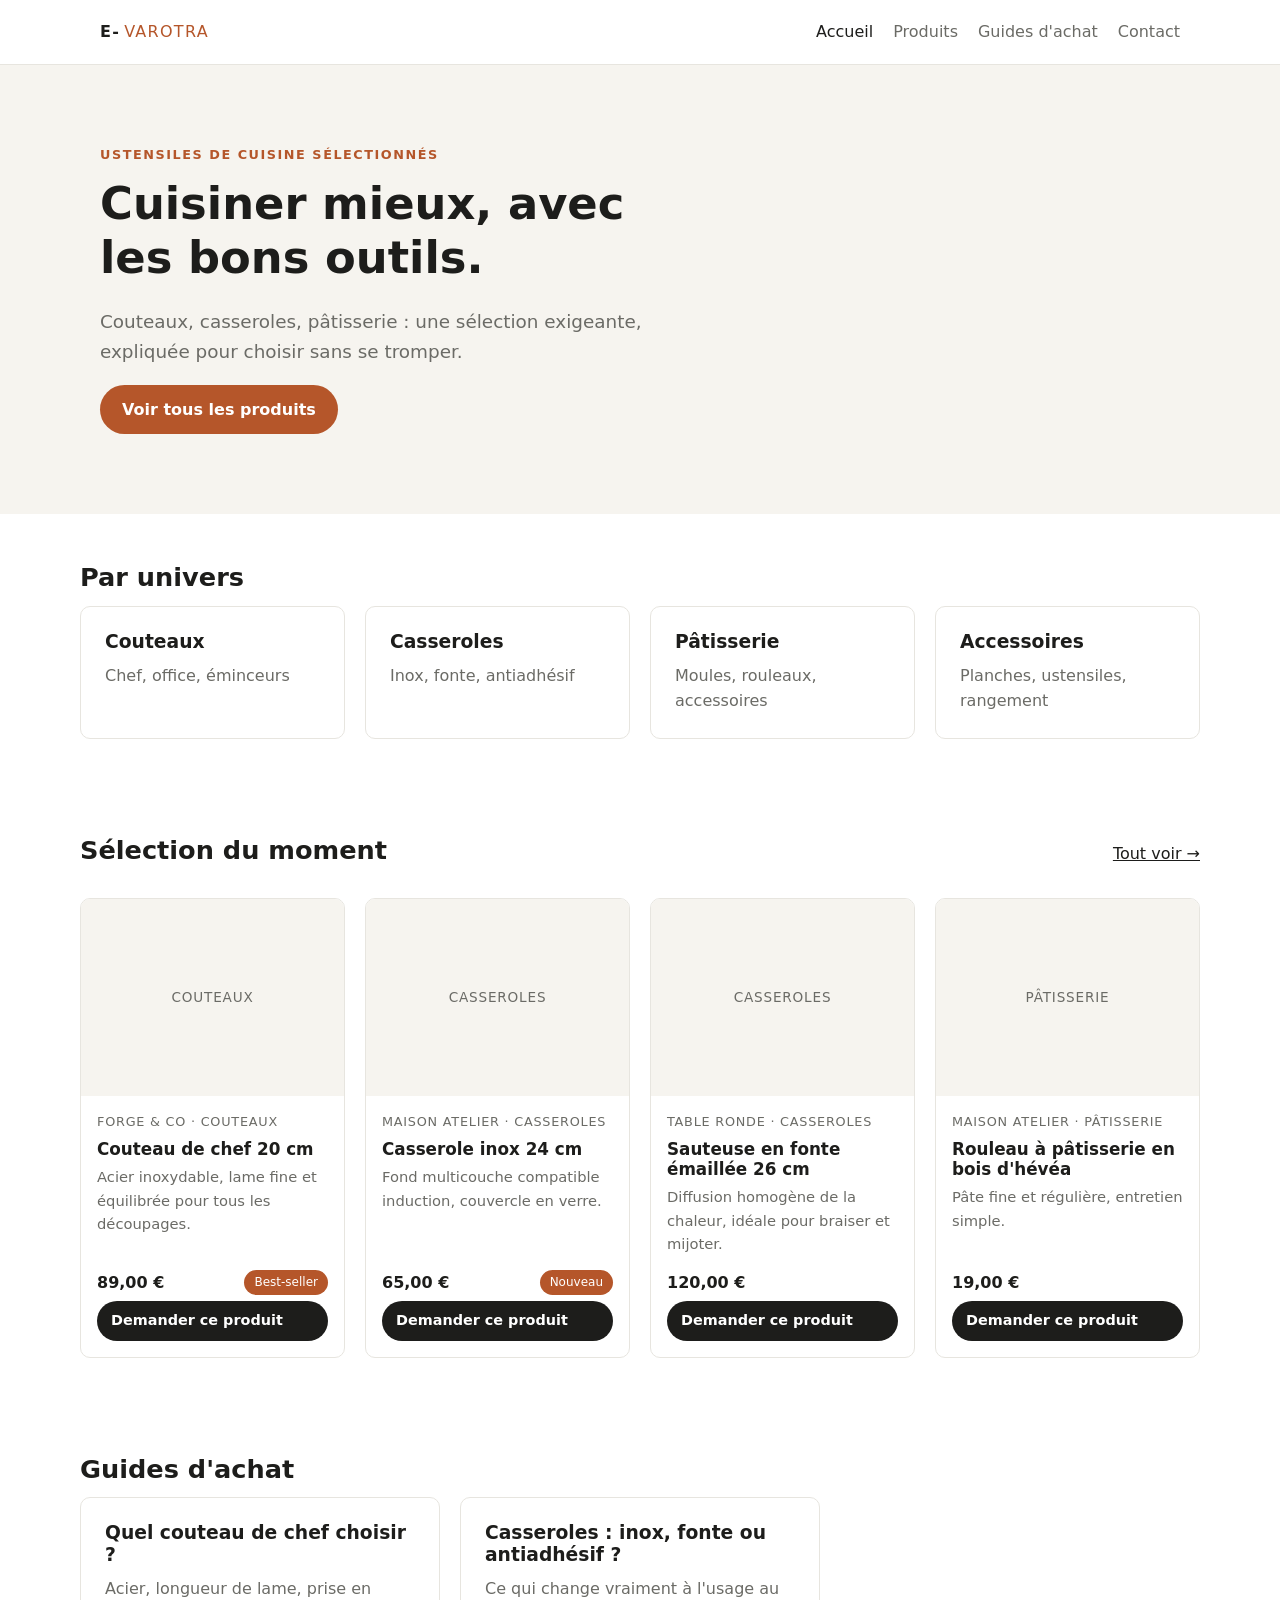
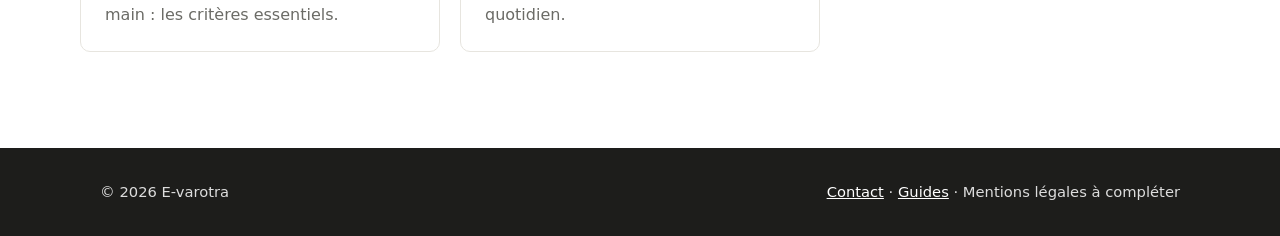
==== index.html @ 635050bd "Premier commit : site vitrine E-varotra Co-Authored-By: Claude Haiku 5.5 <noreply@anthropic.com> Cla" ====
<!DOCTYPE html>
<html lang="fr">
<head>
  <meta charset="UTF-8">
  <meta name="viewport" content="width=device-width, initial-scale=1.0">
  <meta name="description" content="Ustensiles de cuisine modernes : couteaux, casseroles, pâtisserie et accessoires sélectionnés pour la maison.">
  <title>E-varotra — Ustensiles de cuisine</title>
  <link rel="stylesheet" href="css/style.css">
</head>
<body data-base="">

  <header class="site-header">
    <div class="container header-inner">
      <a class="logo" href="index.html">E-<span>VAROTRA</span></a>
      <nav class="main-nav">
        <a href="index.html" class="active">Accueil</a>
        <a href="pages/produits.html">Produits</a>
        <a href="pages/guides.html">Guides d'achat</a>
        <a href="pages/contact.html">Contact</a>
      </nav>
    </div>
  </header>

  <main>
    <section class="hero">
      <div class="container">
        <p class="eyebrow">Ustensiles de cuisine sélectionnés</p>
        <h1>Cuisiner mieux, avec les bons outils.</h1>
        <p class="lead">Couteaux, casseroles, pâtisserie : une sélection exigeante, expliquée pour choisir sans se tromper.</p>
        <a class="btn btn-primary" href="pages/produits.html">Voir tous les produits</a>
      </div>
    </section>

    <section class="container section">
      <h2>Par univers</h2>
      <div class="grid grid-4">
        <a class="category-card" href="pages/produits.html?categorie=Couteaux">
          <h3>Couteaux</h3>
          <p>Chef, office, éminceurs</p>
        </a>
        <a class="category-card" href="pages/produits.html?categorie=Casseroles">
          <h3>Casseroles</h3>
          <p>Inox, fonte, antiadhésif</p>
        </a>
        <a class="category-card" href="pages/produits.html?categorie=Pâtisserie">
          <h3>Pâtisserie</h3>
          <p>Moules, rouleaux, accessoires</p>
        </a>
        <a class="category-card" href="pages/produits.html?categorie=Accessoires">
          <h3>Accessoires</h3>
          <p>Planches, ustensiles, rangement</p>
        </a>
      </div>
    </section>

    <section class="container section">
      <div class="section-head">
        <h2>Sélection du moment</h2>
        <a href="pages/produits.html">Tout voir →</a>
      </div>
      <div id="featured" class="grid grid-4" style="margin-top:20px">
        <p class="muted">Chargement des produits…</p>
      </div>
    </section>

    <section class="container section">
      <h2>Guides d'achat</h2>
      <div class="grid grid-2">
        <a class="guide-card" href="pages/guides.html#couteau">
          <h3>Quel couteau de chef choisir ?</h3>
          <p>Acier, longueur de lame, prise en main : les critères essentiels.</p>
        </a>
        <a class="guide-card" href="pages/guides.html#casserole">
          <h3>Casseroles : inox, fonte ou antiadhésif ?</h3>
          <p>Ce qui change vraiment à l'usage au quotidien.</p>
        </a>
      </div>
    </section>
  </main>

  <footer class="site-footer">
    <div class="container footer-inner">
      <span>© 2026 E-varotra</span>
      <span><a href="pages/contact.html">Contact</a> · <a href="pages/guides.html">Guides</a> · Mentions légales à compléter</span>
    </div>
  </footer>

  <script src="js/main.js"></script>
</body>
</html>
---- css/style.css ----
:root {
  --bg: #ffffff;
  --text: #1d1d1b;
  --muted: #6b6b66;
  --line: #e7e5df;
  --soft: #f6f4ef;
  --accent: #b5562a;
  --accent-dark: #8f4120;
  --radius: 10px;
  --max: 1120px;
}

* { box-sizing: border-box; }

body {
  margin: 0;
  font-family: system-ui, -apple-system, "Segoe UI", Roboto, sans-serif;
  color: var(--text);
  background: var(--bg);
  line-height: 1.6;
}

a { color: inherit; }
img { max-width: 100%; }

.container { max-width: var(--max); margin: 0 auto; padding: 0 20px; }
.section { padding: 48px 0; }
.muted { color: var(--muted); }

h1, h2, h3 { line-height: 1.2; margin: 0 0 0.5em; }
h1 { font-size: 2.2rem; }
h2 { font-size: 1.6rem; }

/* En-tête */
.site-header {
  position: sticky;
  top: 0;
  z-index: 10;
  background: #fff;
  border-bottom: 1px solid var(--line);
}
.header-inner {
  display: flex;
  align-items: center;
  justify-content: space-between;
  flex-wrap: wrap;
  min-height: 64px;
}
.logo { font-weight: 800; letter-spacing: 0.08em; text-decoration: none; }
.logo span { color: var(--accent); font-weight: 400; margin-left: 4px; }
.main-nav { display: flex; gap: 20px; flex-wrap: wrap; }
.main-nav a { text-decoration: none; color: var(--muted); }
.main-nav a:hover, .main-nav a.active { color: var(--text); }

/* Accueil */
.hero { background: var(--soft); padding: 80px 0; }
.hero h1 { font-size: 2.8rem; max-width: 18ch; }
.eyebrow {
  margin: 0 0 12px;
  font-size: 0.8rem;
  font-weight: 600;
  letter-spacing: 0.12em;
  text-transform: uppercase;
  color: var(--accent);
}
.lead { font-size: 1.15rem; color: var(--muted); max-width: 52ch; }

.btn {
  display: inline-block;
  padding: 12px 22px;
  border: 0;
  border-radius: 999px;
  font: inherit;
  font-weight: 600;
  text-decoration: none;
  cursor: pointer;
}
.btn-primary { background: var(--accent); color: #fff; }
.btn-primary:hover { background: var(--accent-dark); }
.btn-small { padding: 8px 14px; font-size: 0.9rem; background: var(--text); color: #fff; }

.section-head {
  display: flex;
  justify-content: space-between;
  align-items: baseline;
  flex-wrap: wrap;
  gap: 12px;
}

/* Grilles */
.grid { display: grid; gap: 20px; }
.grid-4 { grid-template-columns: repeat(auto-fill, minmax(220px, 1fr)); }
.grid-2 { grid-template-columns: repeat(auto-fill, minmax(300px, 1fr)); }

/* Cartes */
.category-card,
.guide-card,
.product-card {
  border: 1px solid var(--line);
  border-radius: var(--radius);
  background: #fff;
  color: inherit;
  text-decoration: none;
  transition: transform 0.15s, box-shadow 0.15s;
}
.category-card:hover,
.guide-card:hover,
.product-card:hover {
  transform: translateY(-2px);
  box-shadow: 0 6px 18px rgba(0, 0, 0, 0.06);
}
.category-card, .guide-card { padding: 24px; }
.category-card p, .guide-card p { margin: 0; color: var(--muted); }

.product-card { overflow: hidden; display: flex; flex-direction: column; }
.product-img {
  aspect-ratio: 4 / 3;
  background: var(--soft);
  display: flex;
  align-items: center;
  justify-content: center;
  color: var(--muted);
  font-size: 0.85rem;
  letter-spacing: 0.06em;
  text-transform: uppercase;
}
.product-body { padding: 16px; display: flex; flex-direction: column; gap: 6px; flex: 1; }
.product-meta { margin: 0; font-size: 0.8rem; color: var(--muted); text-transform: uppercase; letter-spacing: 0.06em; }
.product-body h3 { font-size: 1.05rem; margin: 0; }
.product-desc { margin: 0; font-size: 0.92rem; color: var(--muted); flex: 1; }
.product-foot { display: flex; justify-content: space-between; align-items: center; margin-top: 8px; }
.price { font-weight: 700; }
.badge { background: var(--accent); color: #fff; font-size: 0.75rem; padding: 3px 10px; border-radius: 999px; }

/* Filtres */
.filters { display: flex; gap: 16px; flex-wrap: wrap; align-items: flex-end; margin: 24px 0; }
.filters label { display: flex; flex-direction: column; gap: 6px; font-size: 0.9rem; color: var(--muted); }
.filters select,
.filters input[type="range"] { min-width: 170px; padding: 8px; border: 1px solid var(--line); border-radius: 8px; font: inherit; color: var(--text); }

/* Guides */
.guide-article { max-width: 720px; margin-bottom: 56px; scroll-margin-top: 90px; }
.guide-article p, .guide-article li { color: #333; }

/* Formulaire */
form.contact { display: grid; gap: 14px; max-width: 560px; }
form.contact label { display: flex; flex-direction: column; gap: 6px; font-weight: 600; font-size: 0.95rem; }
form.contact input,
form.contact select,
form.contact textarea {
  padding: 10px;
  border: 1px solid var(--line);
  border-radius: 8px;
  font: inherit;
  font-weight: 400;
}
form.contact .btn { justify-self: start; border: 0; }

/* Pied de page */
.site-footer { margin-top: 48px; padding: 32px 0; background: var(--text); color: #ddd; font-size: 0.92rem; }
.site-footer a { color: #fff; }
.footer-inner { display: flex; justify-content: space-between; flex-wrap: wrap; gap: 16px; }

@media (max-width: 600px) {
  .hero { padding: 56px 0; }
  .hero h1 { font-size: 2.1rem; }
}
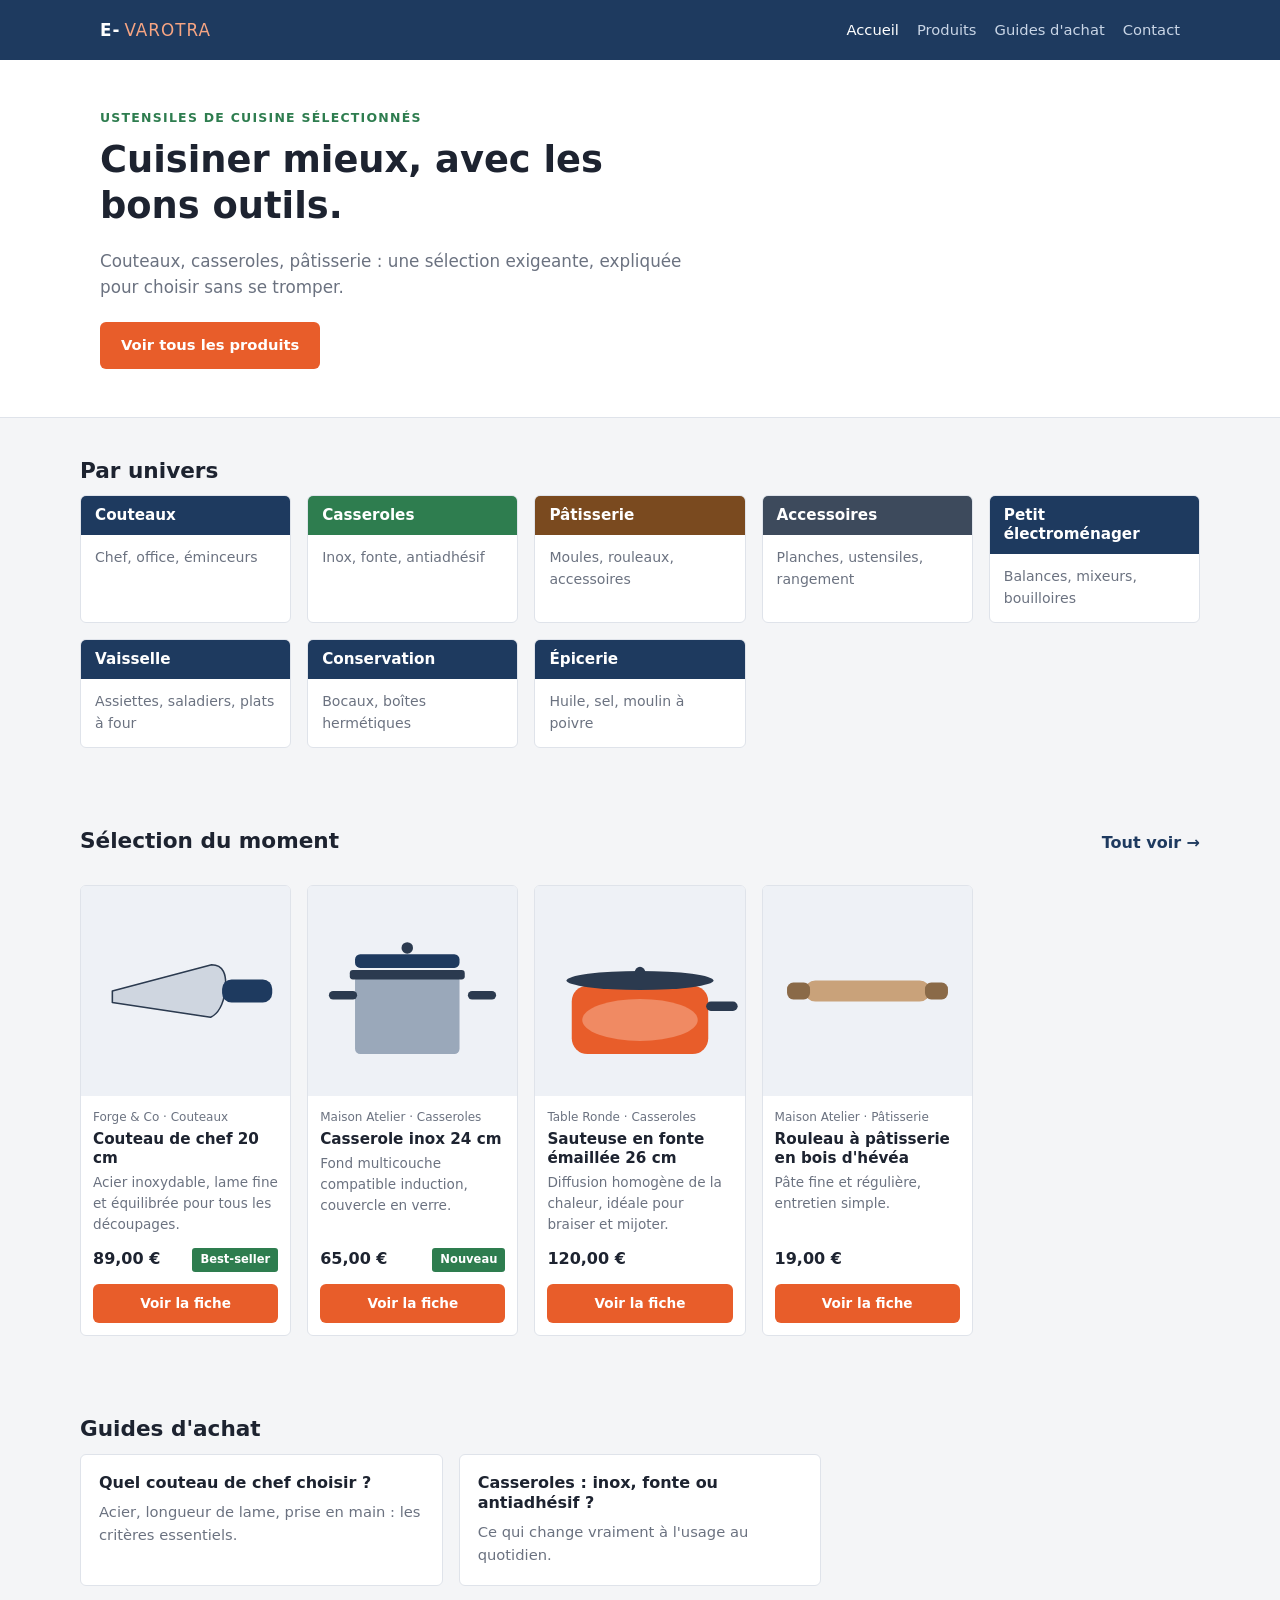
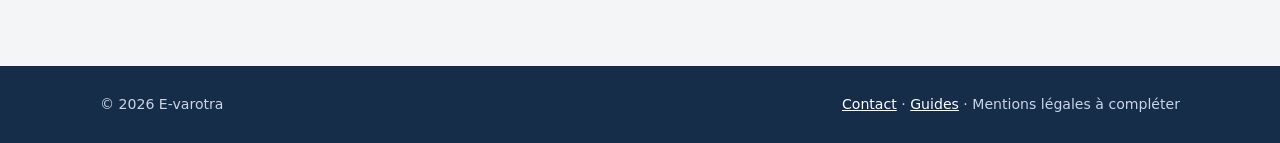
==== commit e6c40af3: "Ajoute 4 univers (petit électroménager, vaisselle, conservation, épicerie) et 11 produits illustrés " ====
--- a/index.html
+++ b/index.html
@@ -50,6 +50,22 @@
           <h3>Accessoires</h3>
           <p>Planches, ustensiles, rangement</p>
         </a>
+        <a class="category-card" href="pages/produits.html?categorie=Petit%20électroménager">
+          <h3>Petit électroménager</h3>
+          <p>Balances, mixeurs, bouilloires</p>
+        </a>
+        <a class="category-card" href="pages/produits.html?categorie=Vaisselle">
+          <h3>Vaisselle</h3>
+          <p>Assiettes, saladiers, plats à four</p>
+        </a>
+        <a class="category-card" href="pages/produits.html?categorie=Conservation">
+          <h3>Conservation</h3>
+          <p>Bocaux, boîtes hermétiques</p>
+        </a>
+        <a class="category-card" href="pages/produits.html?categorie=Épicerie">
+          <h3>Épicerie</h3>
+          <p>Huile, sel, moulin à poivre</p>
+        </a>
       </div>
     </section>
 
--- a/css/style.css
+++ b/css/style.css
@@ -1,12 +1,15 @@
 :root {
-  --bg: #ffffff;
-  --text: #1d1d1b;
-  --muted: #6b6b66;
-  --line: #e7e5df;
-  --soft: #f6f4ef;
-  --accent: #b5562a;
-  --accent-dark: #8f4120;
-  --radius: 10px;
+  --page: #f4f5f7;
+  --surface: #ffffff;
+  --text: #1d2330;
+  --muted: #6b7280;
+  --line: #dfe3ea;
+  --navy: #1e3a5f;
+  --navy-dark: #162d4a;
+  --orange: #e85d2a;
+  --orange-dark: #c94a1c;
+  --green: #2e7d4f;
+  --radius: 6px;
   --max: 1120px;
 }
 
@@ -16,68 +19,76 @@
   margin: 0;
   font-family: system-ui, -apple-system, "Segoe UI", Roboto, sans-serif;
   color: var(--text);
-  background: var(--bg);
-  line-height: 1.6;
+  background: var(--page);
+  line-height: 1.55;
 }
 
 a { color: inherit; }
 img { max-width: 100%; }
 
 .container { max-width: var(--max); margin: 0 auto; padding: 0 20px; }
-.section { padding: 48px 0; }
+.section { padding: 40px 0; }
 .muted { color: var(--muted); }
 
-h1, h2, h3 { line-height: 1.2; margin: 0 0 0.5em; }
-h1 { font-size: 2.2rem; }
-h2 { font-size: 1.6rem; }
+h1, h2, h3 { line-height: 1.25; margin: 0 0 0.5em; color: var(--text); }
+h1 { font-size: 1.9rem; }
+h2 { font-size: 1.35rem; }
+h3 { font-size: 1rem; }
 
 /* En-tête */
 .site-header {
   position: sticky;
   top: 0;
   z-index: 10;
-  background: #fff;
-  border-bottom: 1px solid var(--line);
+  background: var(--navy);
+  color: #ffffff;
 }
 .header-inner {
   display: flex;
   align-items: center;
   justify-content: space-between;
   flex-wrap: wrap;
-  min-height: 64px;
-}
-.logo { font-weight: 800; letter-spacing: 0.08em; text-decoration: none; }
-.logo span { color: var(--accent); font-weight: 400; margin-left: 4px; }
-.main-nav { display: flex; gap: 20px; flex-wrap: wrap; }
-.main-nav a { text-decoration: none; color: var(--muted); }
-.main-nav a:hover, .main-nav a.active { color: var(--text); }
+  min-height: 60px;
+  gap: 12px;
+}
+.logo { font-size: 1.05rem; font-weight: 700; letter-spacing: 0.06em; text-decoration: none; color: #fff; }
+.logo span { color: #f7a583; font-weight: 400; margin-left: 4px; }
+.main-nav { display: flex; gap: 18px; flex-wrap: wrap; }
+.main-nav a { text-decoration: none; color: #c9d5e6; font-size: 0.92rem; }
+.main-nav a:hover, .main-nav a.active { color: #ffffff; }
 
 /* Accueil */
-.hero { background: var(--soft); padding: 80px 0; }
-.hero h1 { font-size: 2.8rem; max-width: 18ch; }
+.hero { background: var(--surface); border-bottom: 1px solid var(--line); padding: 48px 0; }
+.hero h1 { font-size: 2.3rem; max-width: 20ch; }
 .eyebrow {
-  margin: 0 0 12px;
-  font-size: 0.8rem;
-  font-weight: 600;
-  letter-spacing: 0.12em;
+  margin: 0 0 10px;
+  font-size: 0.78rem;
+  font-weight: 700;
+  letter-spacing: 0.1em;
   text-transform: uppercase;
-  color: var(--accent);
-}
-.lead { font-size: 1.15rem; color: var(--muted); max-width: 52ch; }
-
+  color: var(--green);
+}
+.lead { font-size: 1.05rem; color: var(--muted); max-width: 56ch; margin-bottom: 22px; }
+
+/* Boutons */
 .btn {
   display: inline-block;
-  padding: 12px 22px;
-  border: 0;
-  border-radius: 999px;
+  padding: 11px 20px;
+  border: 1px solid transparent;
+  border-radius: var(--radius);
   font: inherit;
-  font-weight: 600;
+  font-weight: 700;
+  font-size: 0.92rem;
   text-decoration: none;
+  text-align: center;
   cursor: pointer;
 }
-.btn-primary { background: var(--accent); color: #fff; }
-.btn-primary:hover { background: var(--accent-dark); }
-.btn-small { padding: 8px 14px; font-size: 0.9rem; background: var(--text); color: #fff; }
+.btn-primary { background: var(--orange); color: #ffffff; }
+.btn-primary:hover { background: var(--orange-dark); }
+.btn-outline { background: transparent; color: var(--navy); border-color: var(--navy); }
+.btn-outline:hover { background: var(--navy); color: #ffffff; }
+.btn-block { display: block; width: 100%; }
+.btn-small { padding: 8px 12px; font-size: 0.85rem; }
 
 .section-head {
   display: flex;
@@ -86,82 +97,131 @@
   flex-wrap: wrap;
   gap: 12px;
 }
+.section-head a { color: var(--navy); font-weight: 600; text-decoration: none; }
 
 /* Grilles */
-.grid { display: grid; gap: 20px; }
-.grid-4 { grid-template-columns: repeat(auto-fill, minmax(220px, 1fr)); }
-.grid-2 { grid-template-columns: repeat(auto-fill, minmax(300px, 1fr)); }
-
-/* Cartes */
-.category-card,
-.guide-card,
+.grid { display: grid; gap: 16px; }
+.grid-4 { grid-template-columns: repeat(auto-fill, minmax(200px, 1fr)); }
+.grid-2 { grid-template-columns: repeat(auto-fill, minmax(280px, 1fr)); }
+
+/* Univers : bandeaux plats */
+.category-card {
+  display: block;
+  padding: 0;
+  overflow: hidden;
+  border: 1px solid var(--line);
+  border-radius: var(--radius);
+  background: var(--surface);
+  text-decoration: none;
+}
+.category-card h3 { margin: 0; padding: 10px 14px; color: #fff; background: var(--navy); font-size: 0.95rem; }
+.category-card p { margin: 0; padding: 12px 14px; font-size: 0.88rem; color: var(--muted); }
+.category-card:nth-child(2) h3 { background: var(--green); }
+.category-card:nth-child(3) h3 { background: #7a4a1f; }
+.category-card:nth-child(4) h3 { background: #3d4a5c; }
+
+/* Guides */
+.guide-card {
+  display: block;
+  padding: 18px;
+  border: 1px solid var(--line);
+  border-radius: var(--radius);
+  background: var(--surface);
+  text-decoration: none;
+}
+.guide-card p { margin: 0; color: var(--muted); font-size: 0.92rem; }
+
+/* Cartes produit */
 .product-card {
-  border: 1px solid var(--line);
-  border-radius: var(--radius);
-  background: #fff;
-  color: inherit;
-  text-decoration: none;
-  transition: transform 0.15s, box-shadow 0.15s;
-}
-.category-card:hover,
-.guide-card:hover,
-.product-card:hover {
-  transform: translateY(-2px);
-  box-shadow: 0 6px 18px rgba(0, 0, 0, 0.06);
-}
-.category-card, .guide-card { padding: 24px; }
-.category-card p, .guide-card p { margin: 0; color: var(--muted); }
-
-.product-card { overflow: hidden; display: flex; flex-direction: column; }
+  display: flex;
+  flex-direction: column;
+  overflow: hidden;
+  border: 1px solid var(--line);
+  border-radius: var(--radius);
+  background: var(--surface);
+}
 .product-img {
-  aspect-ratio: 4 / 3;
-  background: var(--soft);
+  aspect-ratio: 1 / 1;
+  background: #eef1f6;
   display: flex;
   align-items: center;
   justify-content: center;
   color: var(--muted);
-  font-size: 0.85rem;
-  letter-spacing: 0.06em;
+  font-size: 0.78rem;
+  letter-spacing: 0.05em;
   text-transform: uppercase;
 }
-.product-body { padding: 16px; display: flex; flex-direction: column; gap: 6px; flex: 1; }
-.product-meta { margin: 0; font-size: 0.8rem; color: var(--muted); text-transform: uppercase; letter-spacing: 0.06em; }
-.product-body h3 { font-size: 1.05rem; margin: 0; }
-.product-desc { margin: 0; font-size: 0.92rem; color: var(--muted); flex: 1; }
-.product-foot { display: flex; justify-content: space-between; align-items: center; margin-top: 8px; }
-.price { font-weight: 700; }
-.badge { background: var(--accent); color: #fff; font-size: 0.75rem; padding: 3px 10px; border-radius: 999px; }
+img.product-img,
+img.product-photo { width: 100%; aspect-ratio: 1 / 1; object-fit: cover; display: block; background: #eef1f6; }
+.product-body { padding: 12px; display: flex; flex-direction: column; gap: 4px; flex: 1; }
+.product-meta { margin: 0; font-size: 0.75rem; color: var(--muted); }
+.product-body h3 { font-size: 0.95rem; margin: 0; }
+.product-desc { margin: 0; font-size: 0.85rem; color: var(--muted); flex: 1; }
+.product-foot { display: flex; justify-content: space-between; align-items: center; margin: 8px 0; gap: 8px; }
+.price { font-weight: 700; font-size: 1rem; color: var(--text); }
+.badge { background: var(--green); color: #fff; font-size: 0.72rem; font-weight: 700; padding: 3px 8px; border-radius: 3px; }
+.product-card .btn { margin-top: auto; }
 
 /* Filtres */
-.filters { display: flex; gap: 16px; flex-wrap: wrap; align-items: flex-end; margin: 24px 0; }
-.filters label { display: flex; flex-direction: column; gap: 6px; font-size: 0.9rem; color: var(--muted); }
+.filters { display: flex; gap: 14px; flex-wrap: wrap; align-items: flex-end; margin: 20px 0; }
+.filters label { display: flex; flex-direction: column; gap: 6px; font-size: 0.85rem; color: var(--muted); }
 .filters select,
-.filters input[type="range"] { min-width: 170px; padding: 8px; border: 1px solid var(--line); border-radius: 8px; font: inherit; color: var(--text); }
-
-/* Guides */
-.guide-article { max-width: 720px; margin-bottom: 56px; scroll-margin-top: 90px; }
-.guide-article p, .guide-article li { color: #333; }
+.filters input[type="range"] { min-width: 170px; padding: 8px; border: 1px solid var(--line); border-radius: var(--radius); font: inherit; color: var(--text); background: var(--surface); }
+
+/* Fiche produit */
+.breadcrumb { font-size: 0.85rem; color: var(--muted); margin-bottom: 16px; }
+.breadcrumb a { color: var(--navy); }
+.product-page { display: grid; grid-template-columns: repeat(auto-fit, minmax(280px, 1fr)); gap: 28px; align-items: start; background: var(--surface); border: 1px solid var(--line); border-radius: var(--radius); padding: 20px; }
+.product-photo { aspect-ratio: 1 / 1; background: #eef1f6; border-radius: var(--radius); display: flex; align-items: center; justify-content: center; color: var(--muted); font-size: 0.85rem; text-transform: uppercase; letter-spacing: 0.05em; }
+.product-info h1 { font-size: 1.5rem; margin-bottom: 4px; }
+.product-info .price { font-size: 1.5rem; display: block; margin: 12px 0; }
+.product-info .btn + .btn { margin-top: 8px; }
+.specs { width: 100%; border-collapse: collapse; margin: 16px 0; font-family: ui-monospace, "SFMono-Regular", Menlo, Consolas, monospace; font-size: 0.85rem; }
+.specs th, .specs td { text-align: left; padding: 8px 0; border-bottom: 1px solid var(--line); }
+.specs th { font-weight: 400; color: var(--muted); width: 45%; }
+.related { margin-top: 36px; }
+
+/* Articles guides */
+.guide-article {
+  max-width: 720px;
+  margin-bottom: 40px;
+  padding: 24px;
+  background: var(--surface);
+  border: 1px solid var(--line);
+  border-radius: var(--radius);
+  scroll-margin-top: 80px;
+}
+.guide-article p, .guide-article li { color: #333c4d; }
 
 /* Formulaire */
-form.contact { display: grid; gap: 14px; max-width: 560px; }
-form.contact label { display: flex; flex-direction: column; gap: 6px; font-weight: 600; font-size: 0.95rem; }
+form.contact {
+  display: grid;
+  gap: 14px;
+  max-width: 560px;
+  background: var(--surface);
+  border: 1px solid var(--line);
+  border-radius: var(--radius);
+  padding: 22px;
+}
+form.contact label { display: flex; flex-direction: column; gap: 6px; font-weight: 700; font-size: 0.88rem; color: var(--text); }
 form.contact input,
 form.contact select,
 form.contact textarea {
   padding: 10px;
   border: 1px solid var(--line);
-  border-radius: 8px;
+  border-radius: var(--radius);
   font: inherit;
   font-weight: 400;
-}
-form.contact .btn { justify-self: start; border: 0; }
+  background: var(--surface);
+}
+form.contact .btn { justify-self: start; }
 
 /* Pied de page */
-.site-footer { margin-top: 48px; padding: 32px 0; background: var(--text); color: #ddd; font-size: 0.92rem; }
-.site-footer a { color: #fff; }
+.site-footer { margin-top: 40px; padding: 28px 0; background: var(--navy-dark); color: #c9d5e6; font-size: 0.88rem; }
+.site-footer a { color: #ffffff; }
 .footer-inner { display: flex; justify-content: space-between; flex-wrap: wrap; gap: 16px; }
 
 @media (max-width: 600px) {
-  .hero { padding: 56px 0; }
-  .hero h1 { font-size: 2.1rem; }
-}
+  .hero { padding: 36px 0; }
+  .hero h1 { font-size: 1.8rem; }
+}
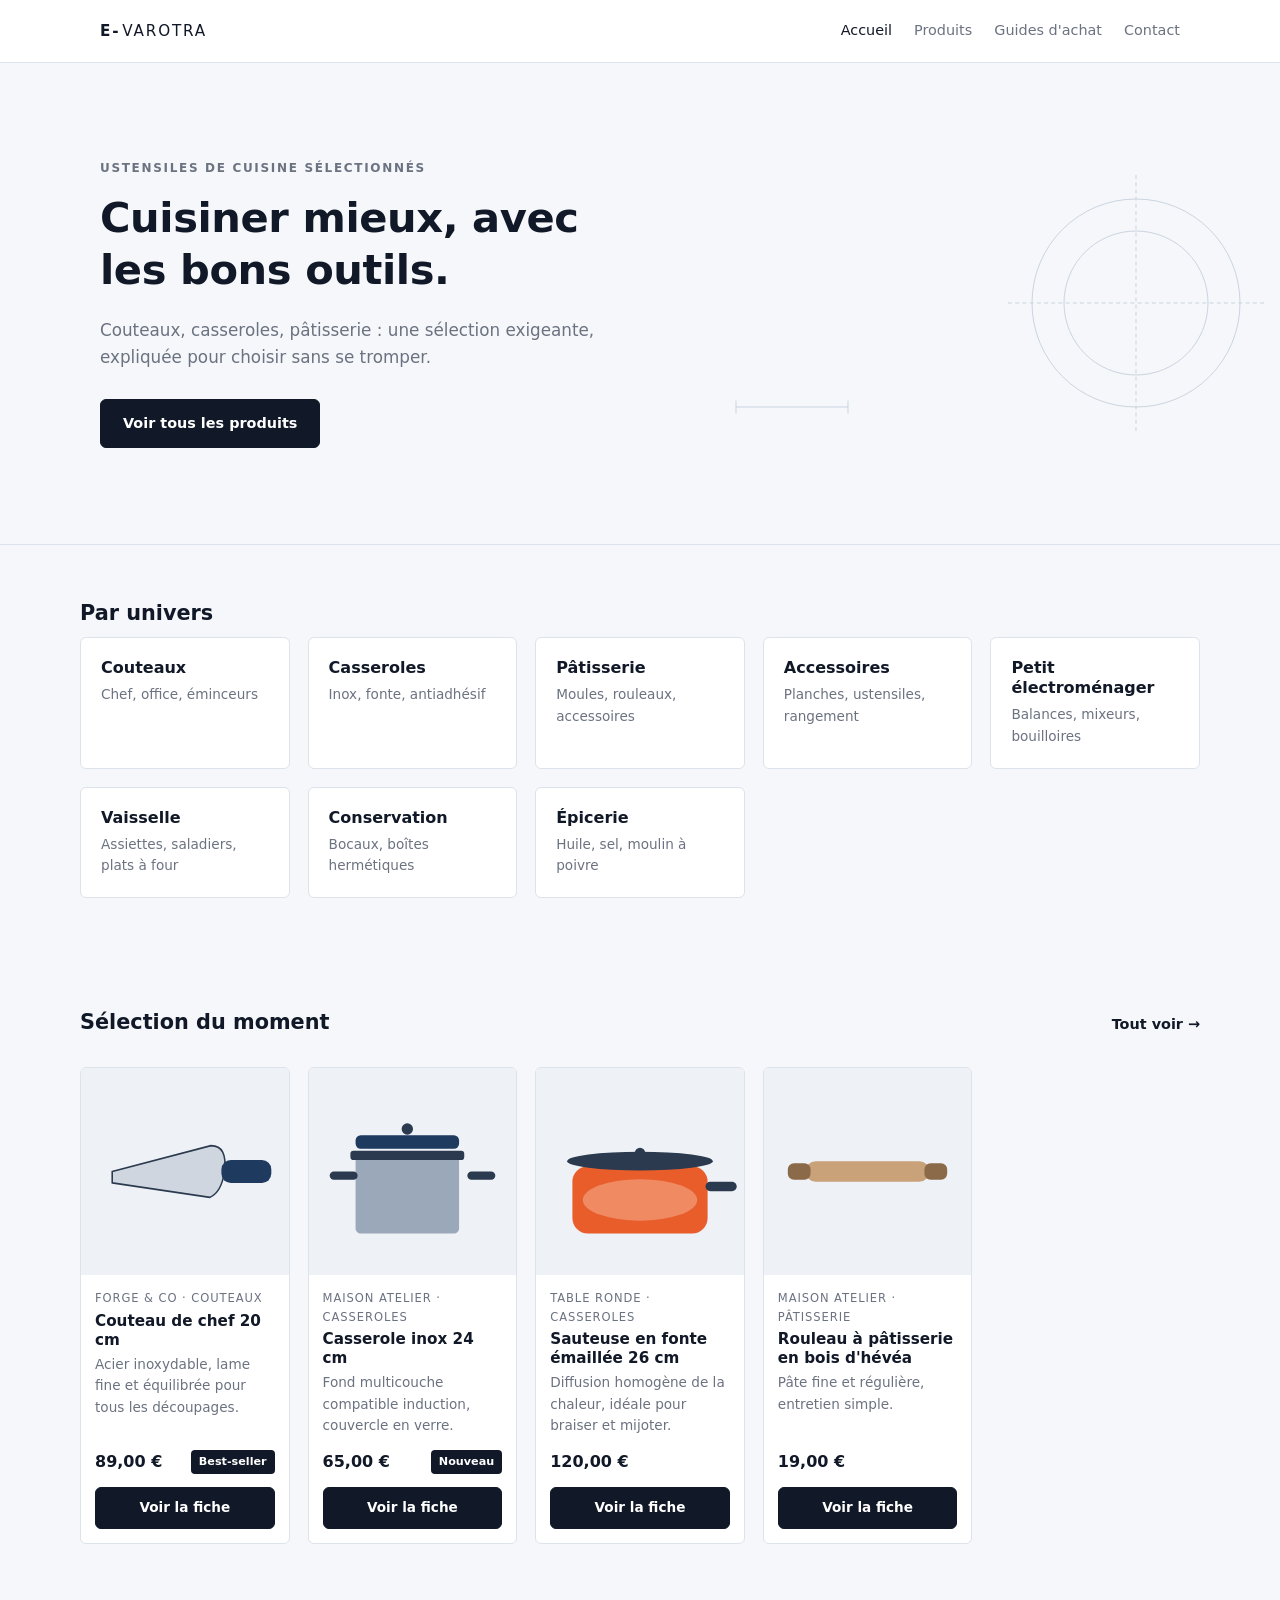
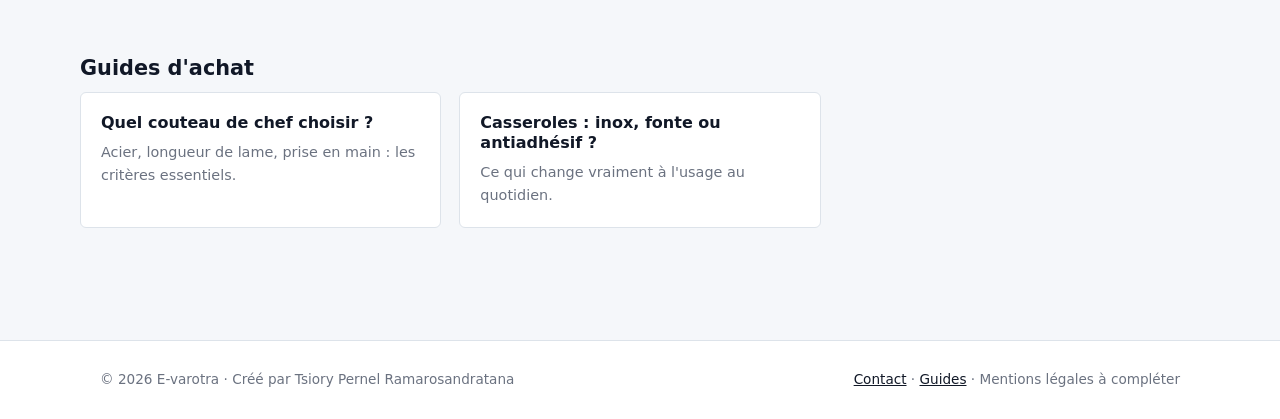
==== commit 1cdd5b6f: "Ajoute le nom du créateur dans le pied de page Co-Authored-By: Claude Haiku 5.5 <noreply@anthropic.c" ====
--- a/index.html
+++ b/index.html
@@ -96,7 +96,7 @@
 
   <footer class="site-footer">
     <div class="container footer-inner">
-      <span>© 2026 E-varotra</span>
+      <span>© 2026 E-varotra · Créé par Tsiory Pernel Ramarosandratana</span>
       <span><a href="pages/contact.html">Contact</a> · <a href="pages/guides.html">Guides</a> · Mentions légales à compléter</span>
     </div>
   </footer>
--- a/css/style.css
+++ b/css/style.css
@@ -1,14 +1,10 @@
 :root {
-  --page: #f4f5f7;
+  --page: #f5f7fa;
   --surface: #ffffff;
-  --text: #1d2330;
+  --text: #111827;
   --muted: #6b7280;
-  --line: #dfe3ea;
-  --navy: #1e3a5f;
-  --navy-dark: #162d4a;
-  --orange: #e85d2a;
-  --orange-dark: #c94a1c;
-  --green: #2e7d4f;
+  --line: #dde3ea;
+  --soft: #eef2f6;
   --radius: 6px;
   --max: 1120px;
 }
@@ -20,75 +16,84 @@
   font-family: system-ui, -apple-system, "Segoe UI", Roboto, sans-serif;
   color: var(--text);
   background: var(--page);
-  line-height: 1.55;
+  line-height: 1.6;
 }
 
 a { color: inherit; }
 img { max-width: 100%; }
 
 .container { max-width: var(--max); margin: 0 auto; padding: 0 20px; }
-.section { padding: 40px 0; }
+.section { padding: 56px 0; }
 .muted { color: var(--muted); }
 
 h1, h2, h3 { line-height: 1.25; margin: 0 0 0.5em; color: var(--text); }
-h1 { font-size: 1.9rem; }
-h2 { font-size: 1.35rem; }
-h3 { font-size: 1rem; }
+h1 { font-size: 2rem; font-weight: 700; letter-spacing: -0.01em; }
+h2 { font-size: 1.3rem; font-weight: 600; }
+h3 { font-size: 1rem; font-weight: 600; }
 
 /* En-tête */
 .site-header {
   position: sticky;
   top: 0;
   z-index: 10;
-  background: var(--navy);
-  color: #ffffff;
+  background: var(--surface);
+  border-bottom: 1px solid var(--line);
 }
 .header-inner {
   display: flex;
   align-items: center;
   justify-content: space-between;
   flex-wrap: wrap;
-  min-height: 60px;
+  min-height: 62px;
   gap: 12px;
 }
-.logo { font-size: 1.05rem; font-weight: 700; letter-spacing: 0.06em; text-decoration: none; color: #fff; }
-.logo span { color: #f7a583; font-weight: 400; margin-left: 4px; }
-.main-nav { display: flex; gap: 18px; flex-wrap: wrap; }
-.main-nav a { text-decoration: none; color: #c9d5e6; font-size: 0.92rem; }
-.main-nav a:hover, .main-nav a.active { color: #ffffff; }
-
-/* Accueil */
-.hero { background: var(--surface); border-bottom: 1px solid var(--line); padding: 48px 0; }
-.hero h1 { font-size: 2.3rem; max-width: 20ch; }
+.logo { font-size: 0.95rem; font-weight: 700; letter-spacing: 0.12em; text-decoration: none; text-transform: uppercase; }
+.logo span { font-weight: 400; margin-left: 2px; }
+.main-nav { display: flex; gap: 22px; flex-wrap: wrap; }
+.main-nav a { text-decoration: none; color: var(--muted); font-size: 0.9rem; }
+.main-nav a:hover, .main-nav a.active { color: var(--text); }
+
+/* Accueil : fond de plan technique (cercles de cotation et repères) */
+.hero {
+  padding: 96px 0;
+  border-bottom: 1px solid var(--line);
+  background-color: var(--page);
+  background-image: url("data:image/svg+xml,%3Csvg xmlns='http://www.w3.org/2000/svg' viewBox='0 0 800 400'%3E%3Cg fill='none' stroke='%23c9d3df' stroke-width='1.2'%3E%3Ccircle cx='620' cy='200' r='130'/%3E%3Ccircle cx='620' cy='200' r='90'/%3E%3Cline x1='460' y1='200' x2='780' y2='200' stroke-dasharray='5 4'/%3E%3Cline x1='620' y1='40' x2='620' y2='360' stroke-dasharray='5 4'/%3E%3Cpath d='M120 330 H260 M120 322 V338 M260 322 V338'/%3E%3C/g%3E%3C/svg%3E");
+  background-repeat: no-repeat;
+  background-position: right center;
+  background-size: min(640px, 92%) auto;
+}
+.hero h1 { font-size: 2.6rem; max-width: 18ch; }
 .eyebrow {
-  margin: 0 0 10px;
-  font-size: 0.78rem;
-  font-weight: 700;
-  letter-spacing: 0.1em;
+  margin: 0 0 14px;
+  font-size: 0.75rem;
+  font-weight: 600;
+  letter-spacing: 0.14em;
   text-transform: uppercase;
-  color: var(--green);
-}
-.lead { font-size: 1.05rem; color: var(--muted); max-width: 56ch; margin-bottom: 22px; }
+  color: var(--muted);
+}
+.lead { font-size: 1.05rem; color: var(--muted); max-width: 52ch; margin-bottom: 28px; }
 
 /* Boutons */
 .btn {
   display: inline-block;
-  padding: 11px 20px;
-  border: 1px solid transparent;
+  padding: 12px 22px;
+  border: 1px solid var(--text);
   border-radius: var(--radius);
   font: inherit;
-  font-weight: 700;
-  font-size: 0.92rem;
+  font-size: 0.9rem;
+  font-weight: 600;
   text-decoration: none;
   text-align: center;
   cursor: pointer;
-}
-.btn-primary { background: var(--orange); color: #ffffff; }
-.btn-primary:hover { background: var(--orange-dark); }
-.btn-outline { background: transparent; color: var(--navy); border-color: var(--navy); }
-.btn-outline:hover { background: var(--navy); color: #ffffff; }
+  background: transparent;
+  color: var(--text);
+}
+.btn-primary { background: var(--text); color: #ffffff; }
+.btn-primary:hover { background: #1f2937; }
+.btn-outline:hover { background: var(--text); color: #ffffff; }
 .btn-block { display: block; width: 100%; }
-.btn-small { padding: 8px 12px; font-size: 0.85rem; }
+.btn-small { padding: 9px 14px; font-size: 0.85rem; }
 
 .section-head {
   display: flex;
@@ -96,40 +101,39 @@
   align-items: baseline;
   flex-wrap: wrap;
   gap: 12px;
-}
-.section-head a { color: var(--navy); font-weight: 600; text-decoration: none; }
+  margin-bottom: 20px;
+}
+.section-head a { color: var(--text); font-size: 0.9rem; font-weight: 600; text-decoration: none; }
 
 /* Grilles */
-.grid { display: grid; gap: 16px; }
+.grid { display: grid; gap: 18px; }
 .grid-4 { grid-template-columns: repeat(auto-fill, minmax(200px, 1fr)); }
 .grid-2 { grid-template-columns: repeat(auto-fill, minmax(280px, 1fr)); }
 
-/* Univers : bandeaux plats */
+/* Univers */
 .category-card {
   display: block;
-  padding: 0;
-  overflow: hidden;
+  padding: 20px;
   border: 1px solid var(--line);
   border-radius: var(--radius);
   background: var(--surface);
   text-decoration: none;
 }
-.category-card h3 { margin: 0; padding: 10px 14px; color: #fff; background: var(--navy); font-size: 0.95rem; }
-.category-card p { margin: 0; padding: 12px 14px; font-size: 0.88rem; color: var(--muted); }
-.category-card:nth-child(2) h3 { background: var(--green); }
-.category-card:nth-child(3) h3 { background: #7a4a1f; }
-.category-card:nth-child(4) h3 { background: #3d4a5c; }
+.category-card:hover { border-color: var(--text); }
+.category-card h3 { margin: 0 0 6px; }
+.category-card p { margin: 0; font-size: 0.85rem; color: var(--muted); }
 
 /* Guides */
 .guide-card {
   display: block;
-  padding: 18px;
+  padding: 20px;
   border: 1px solid var(--line);
   border-radius: var(--radius);
   background: var(--surface);
   text-decoration: none;
 }
-.guide-card p { margin: 0; color: var(--muted); font-size: 0.92rem; }
+.guide-card:hover { border-color: var(--text); }
+.guide-card p { margin: 0; color: var(--muted); font-size: 0.9rem; }
 
 /* Cartes produit */
 .product-card {
@@ -142,68 +146,68 @@
 }
 .product-img {
   aspect-ratio: 1 / 1;
-  background: #eef1f6;
+  background: var(--soft);
   display: flex;
   align-items: center;
   justify-content: center;
   color: var(--muted);
-  font-size: 0.78rem;
-  letter-spacing: 0.05em;
+  font-size: 0.75rem;
+  letter-spacing: 0.1em;
   text-transform: uppercase;
 }
 img.product-img,
-img.product-photo { width: 100%; aspect-ratio: 1 / 1; object-fit: cover; display: block; background: #eef1f6; }
-.product-body { padding: 12px; display: flex; flex-direction: column; gap: 4px; flex: 1; }
-.product-meta { margin: 0; font-size: 0.75rem; color: var(--muted); }
+img.product-photo { width: 100%; aspect-ratio: 1 / 1; object-fit: contain; display: block; background: var(--soft); }
+.product-body { padding: 14px; display: flex; flex-direction: column; gap: 4px; flex: 1; }
+.product-meta { margin: 0; font-size: 0.72rem; color: var(--muted); text-transform: uppercase; letter-spacing: 0.08em; }
 .product-body h3 { font-size: 0.95rem; margin: 0; }
 .product-desc { margin: 0; font-size: 0.85rem; color: var(--muted); flex: 1; }
 .product-foot { display: flex; justify-content: space-between; align-items: center; margin: 8px 0; gap: 8px; }
 .price { font-weight: 700; font-size: 1rem; color: var(--text); }
-.badge { background: var(--green); color: #fff; font-size: 0.72rem; font-weight: 700; padding: 3px 8px; border-radius: 3px; }
+.badge { background: var(--text); color: #ffffff; font-size: 0.7rem; font-weight: 600; padding: 3px 8px; border-radius: 4px; }
 .product-card .btn { margin-top: auto; }
 
 /* Filtres */
-.filters { display: flex; gap: 14px; flex-wrap: wrap; align-items: flex-end; margin: 20px 0; }
-.filters label { display: flex; flex-direction: column; gap: 6px; font-size: 0.85rem; color: var(--muted); }
+.filters { display: flex; gap: 16px; flex-wrap: wrap; align-items: flex-end; margin: 24px 0; }
+.filters label { display: flex; flex-direction: column; gap: 6px; font-size: 0.8rem; color: var(--muted); font-weight: 600; }
 .filters select,
-.filters input[type="range"] { min-width: 170px; padding: 8px; border: 1px solid var(--line); border-radius: var(--radius); font: inherit; color: var(--text); background: var(--surface); }
+.filters input[type="range"] { min-width: 170px; padding: 9px; border: 1px solid var(--line); border-radius: var(--radius); font: inherit; font-size: 0.9rem; color: var(--text); background: var(--surface); }
 
 /* Fiche produit */
-.breadcrumb { font-size: 0.85rem; color: var(--muted); margin-bottom: 16px; }
-.breadcrumb a { color: var(--navy); }
-.product-page { display: grid; grid-template-columns: repeat(auto-fit, minmax(280px, 1fr)); gap: 28px; align-items: start; background: var(--surface); border: 1px solid var(--line); border-radius: var(--radius); padding: 20px; }
-.product-photo { aspect-ratio: 1 / 1; background: #eef1f6; border-radius: var(--radius); display: flex; align-items: center; justify-content: center; color: var(--muted); font-size: 0.85rem; text-transform: uppercase; letter-spacing: 0.05em; }
-.product-info h1 { font-size: 1.5rem; margin-bottom: 4px; }
-.product-info .price { font-size: 1.5rem; display: block; margin: 12px 0; }
+.breadcrumb { font-size: 0.8rem; color: var(--muted); margin-bottom: 20px; }
+.breadcrumb a { color: var(--text); }
+.product-page { display: grid; grid-template-columns: repeat(auto-fit, minmax(280px, 1fr)); gap: 40px; align-items: start; background: var(--surface); border: 1px solid var(--line); border-radius: var(--radius); padding: 24px; }
+.product-photo { aspect-ratio: 1 / 1; background: var(--soft); border-radius: var(--radius); display: flex; align-items: center; justify-content: center; color: var(--muted); font-size: 0.8rem; text-transform: uppercase; letter-spacing: 0.1em; }
+.product-info h1 { font-size: 1.6rem; margin-bottom: 6px; }
+.product-info .price { font-size: 1.4rem; display: block; margin: 14px 0; }
 .product-info .btn + .btn { margin-top: 8px; }
-.specs { width: 100%; border-collapse: collapse; margin: 16px 0; font-family: ui-monospace, "SFMono-Regular", Menlo, Consolas, monospace; font-size: 0.85rem; }
-.specs th, .specs td { text-align: left; padding: 8px 0; border-bottom: 1px solid var(--line); }
+.specs { width: 100%; border-collapse: collapse; margin: 20px 0 0; font-family: ui-monospace, "SFMono-Regular", Menlo, Consolas, monospace; font-size: 0.85rem; }
+.specs th, .specs td { text-align: left; padding: 9px 0; border-bottom: 1px dotted var(--line); }
 .specs th { font-weight: 400; color: var(--muted); width: 45%; }
-.related { margin-top: 36px; }
+.related { margin-top: 48px; }
 
 /* Articles guides */
 .guide-article {
   max-width: 720px;
   margin-bottom: 40px;
-  padding: 24px;
+  padding: 28px;
   background: var(--surface);
   border: 1px solid var(--line);
   border-radius: var(--radius);
   scroll-margin-top: 80px;
 }
-.guide-article p, .guide-article li { color: #333c4d; }
+.guide-article p, .guide-article li { color: #374151; }
 
 /* Formulaire */
 form.contact {
   display: grid;
-  gap: 14px;
+  gap: 16px;
   max-width: 560px;
   background: var(--surface);
   border: 1px solid var(--line);
   border-radius: var(--radius);
-  padding: 22px;
-}
-form.contact label { display: flex; flex-direction: column; gap: 6px; font-weight: 700; font-size: 0.88rem; color: var(--text); }
+  padding: 26px;
+}
+form.contact label { display: flex; flex-direction: column; gap: 6px; font-size: 0.85rem; color: var(--text); font-weight: 600; }
 form.contact input,
 form.contact select,
 form.contact textarea {
@@ -211,17 +215,19 @@
   border: 1px solid var(--line);
   border-radius: var(--radius);
   font: inherit;
+  font-size: 0.95rem;
   font-weight: 400;
-  background: var(--surface);
+  color: var(--text);
+  background: var(--page);
 }
 form.contact .btn { justify-self: start; }
 
 /* Pied de page */
-.site-footer { margin-top: 40px; padding: 28px 0; background: var(--navy-dark); color: #c9d5e6; font-size: 0.88rem; }
-.site-footer a { color: #ffffff; }
+.site-footer { margin-top: 56px; padding: 28px 0; background: var(--surface); border-top: 1px solid var(--line); color: var(--muted); font-size: 0.85rem; }
+.site-footer a { color: var(--text); }
 .footer-inner { display: flex; justify-content: space-between; flex-wrap: wrap; gap: 16px; }
 
 @media (max-width: 600px) {
-  .hero { padding: 36px 0; }
+  .hero { padding: 56px 0; background-size: 130% auto; background-position: 110% 100%; }
   .hero h1 { font-size: 1.8rem; }
 }
